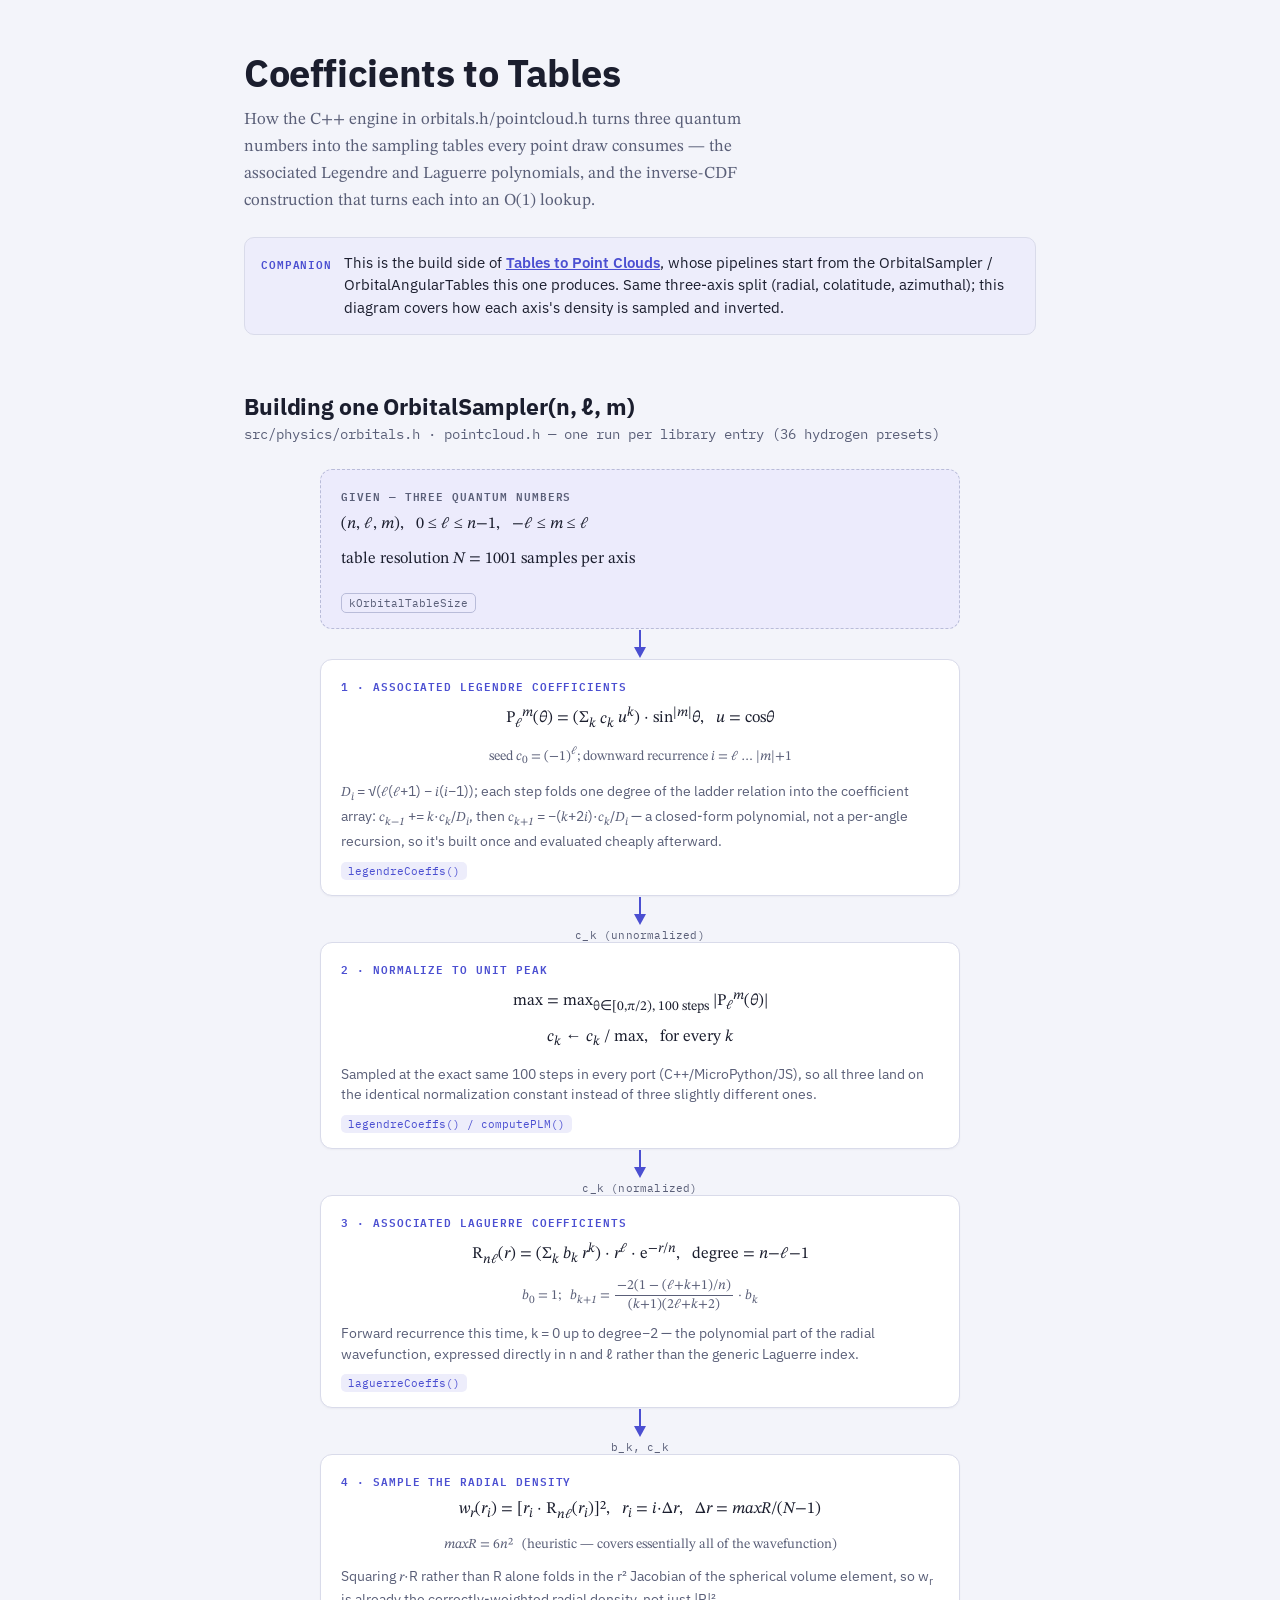
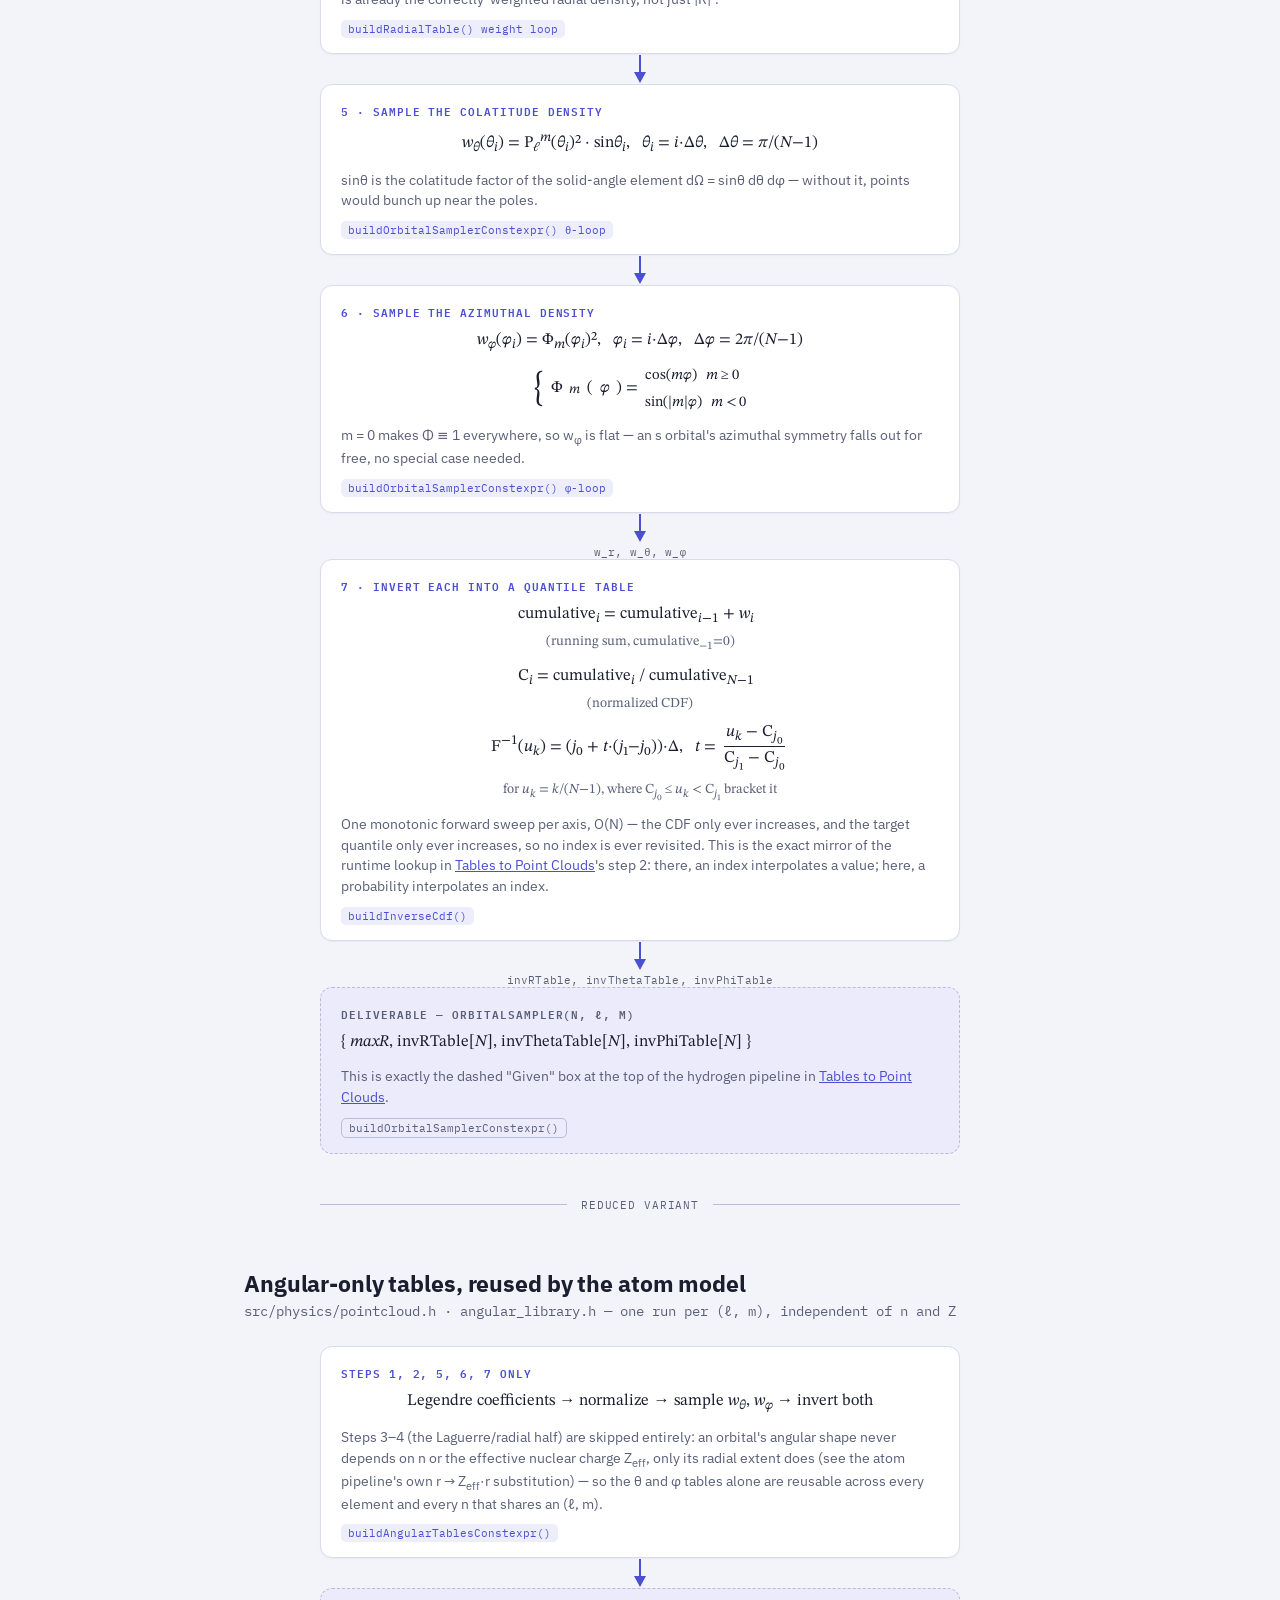
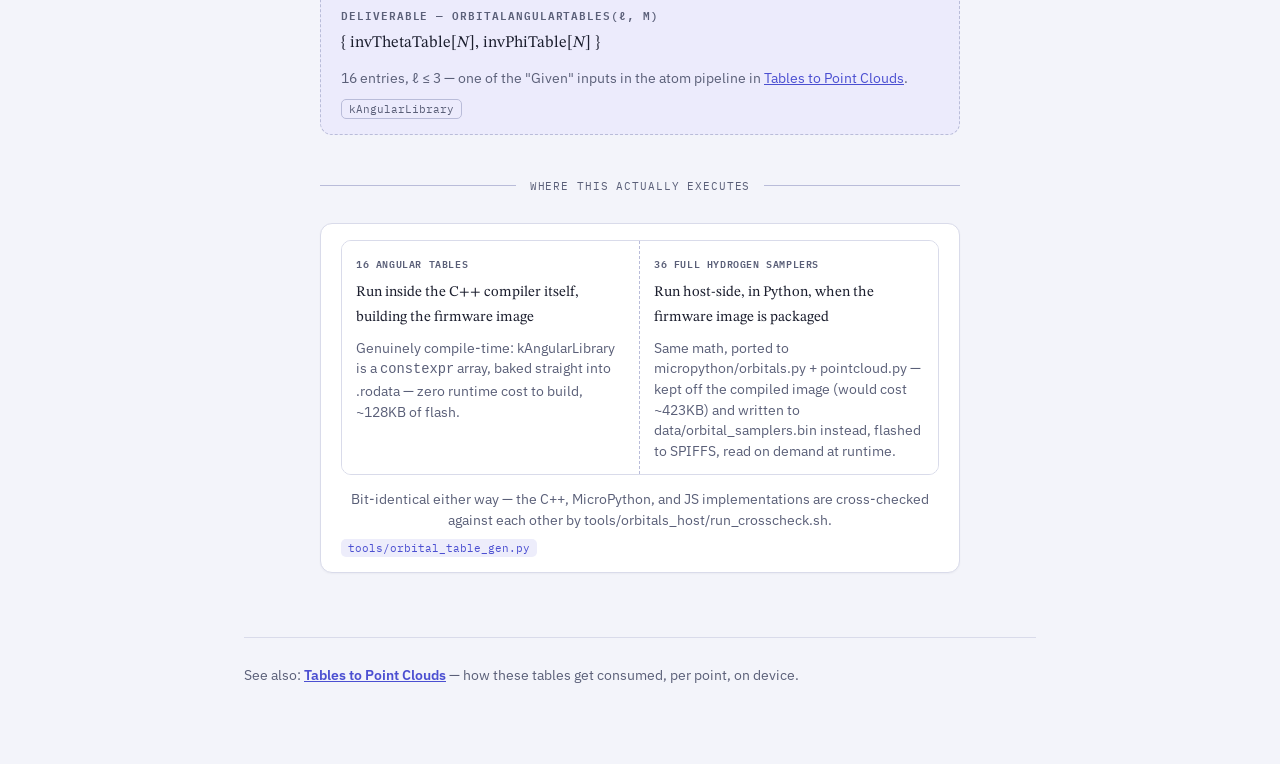
==== docs/coefficients_to_tables.html @ 1b36c6c2 "Add math-pipeline diagrams for hydrogen/atom point clouds and table generation Standalone HTML docs " ====
<!DOCTYPE html>
<html lang="en">
<head>
<meta charset="UTF-8">
<meta name="viewport" content="width=device-width, initial-scale=1">
<title>Coefficients to Tables</title>
<link rel="preconnect" href="https://fonts.googleapis.com">
<link rel="preconnect" href="https://fonts.gstatic.com" crossorigin>
<link href="https://fonts.googleapis.com/css2?family=IBM+Plex+Sans:wght@400;500;600;700&family=IBM+Plex+Mono:wght@400;500;600&family=STIX+Two+Text:ital,wght@0,400;0,500;0,600;1,400;1,500&display=swap" rel="stylesheet">
<style>
  :root{
    color-scheme: light dark;
    --bg:#F3F4FA;
    --surface:#FFFFFF;
    --surface-2:#ECEBFC;
    --border:#D9DBEA;
    --border-strong:#B9BCD9;
    --text:#1B1E2E;
    --text-muted:#5A5F78;
    --accent:#4B4FD1;
    --accent-soft:#EDEDFB;
    --font-display:'IBM Plex Sans', ui-sans-serif, system-ui, sans-serif;
    --font-mono:'IBM Plex Mono', ui-monospace, 'SFMono-Regular', Menlo, monospace;
    --font-math:'STIX Two Text', 'Cambria Math', Georgia, serif;
  }
  @media (prefers-color-scheme: dark){
    :root:not([data-theme="light"]){
      --bg:#0C0E1A; --surface:#141727; --surface-2:#1B1E38;
      --border:#2B2F4C; --border-strong:#3C4166;
      --text:#E7E8F5; --text-muted:#9CA0C4;
      --accent:#9497FF; --accent-soft:#232752;
    }
  }
  :root[data-theme="dark"]{
    --bg:#0C0E1A; --surface:#141727; --surface-2:#1B1E38;
    --border:#2B2F4C; --border-strong:#3C4166;
    --text:#E7E8F5; --text-muted:#9CA0C4;
    --accent:#9497FF; --accent-soft:#232752;
  }

  *{box-sizing:border-box;}
  html,body{margin:0; padding:0;}
  body{
    background:var(--bg); color:var(--text);
    font-family:var(--font-display);
    -webkit-font-smoothing:antialiased;
  }
  .wrap{max-width:840px; margin:0 auto; padding:48px 24px 80px;}

  header.page h1{
    font-family:var(--font-display); font-weight:700; font-size:clamp(1.7rem,4vw,2.35rem);
    letter-spacing:-0.01em; margin:0 0 10px; text-wrap:balance;
  }
  header.page .lede{
    font-family:var(--font-math); font-size:1.05rem; line-height:1.6; color:var(--text-muted);
    max-width:66ch; margin:0 0 22px;
  }
  .scope-note{
    display:flex; gap:12px; align-items:flex-start;
    background:var(--accent-soft); border:1px solid var(--border);
    border-radius:10px; padding:14px 16px; margin-bottom:8px;
  }
  .scope-note .mark{
    font-family:var(--font-mono); font-weight:600; color:var(--accent);
    font-size:11px; letter-spacing:.08em; text-transform:uppercase; white-space:nowrap; padding-top:2px;
  }
  .scope-note p{margin:0; font-size:.92rem; line-height:1.55; color:var(--text);}
  .scope-note a{color:var(--accent); font-weight:600;}

  section.pipeline{margin-top:56px;}
  section.pipeline h2{
    font-family:var(--font-display); font-weight:700; font-size:1.45rem;
    margin:0 0 4px; letter-spacing:-.005em;
  }
  section.pipeline .subtitle{
    font-size:.88rem; color:var(--text-muted); margin:0 0 26px; font-family:var(--font-mono);
  }

  .flow{display:flex; flex-direction:column; align-items:stretch; max-width:640px; margin:0 auto;}

  .connector{display:flex; flex-direction:column; align-items:center; gap:1px; margin:0 auto; color:var(--accent);}
  .connector svg{width:18px; height:30px; display:block;}
  .connector .clabel{
    font-family:var(--font-mono); font-size:10.5px; color:var(--text-muted);
    letter-spacing:.02em; white-space:nowrap; margin-top:1px;
  }

  .stage{
    background:var(--surface); border:1px solid var(--border); border-radius:12px;
    padding:16px 20px 15px; box-shadow:0 1px 2px rgba(20,20,50,.04);
  }
  .stage.given{
    background:var(--surface-2); border-style:dashed; border-color:var(--border-strong);
    box-shadow:none;
  }
  .kicker{
    font-family:var(--font-mono); font-size:10.5px; font-weight:600; letter-spacing:.09em;
    text-transform:uppercase; color:var(--accent); margin:0 0 6px;
  }
  .given .kicker{color:var(--text-muted);}
  .stage-title{font-family:var(--font-display); font-weight:600; font-size:1rem; margin:0 0 10px;}

  .fstack{display:flex; flex-direction:column; align-items:center; gap:7px; margin-bottom:10px;}
  .f{
    font-family:var(--font-math); font-size:1.02rem; text-align:center;
    display:block; line-height:1.7;
  }
  .f.small{font-size:.86rem; color:var(--text-muted);}
  .f.bullet{text-align:left;}
  .given .fstack{align-items:flex-start;}
  .given .f{text-align:left;}

  .caption{font-size:.86rem; line-height:1.5; color:var(--text-muted); margin:0;}
  .caption a{color:var(--accent);}
  .tag{
    display:inline-block; font-family:var(--font-mono); font-size:10.5px; color:var(--accent);
    background:var(--accent-soft); border-radius:5px; padding:2px 7px; margin-top:10px;
  }
  .given .tag{background:transparent; border:1px solid var(--border-strong); color:var(--text-muted);}

  i.v{font-style:italic; font-family:var(--font-math);}
  .frac{display:inline-flex; flex-direction:column; align-items:center; vertical-align:middle; margin:0 .12em; line-height:1.15;}
  .frac .num{padding:0 .15em .1em; border-bottom:1.4px solid currentColor;}
  .frac .den{padding:.1em .15em 0;}
  .cases{display:inline-flex; align-items:center; gap:.4em;}
  .cases::before{content:"{"; font-size:1.9em; font-weight:300; line-height:.6; transform:scaleY(1.25);}
  .cases-list{display:flex; flex-direction:column; gap:.12em; font-size:.9em; text-align:left;}

  .split{
    display:grid; grid-template-columns:1fr 1fr; gap:0; margin-bottom:6px;
    border:1px solid var(--border); border-radius:10px; overflow:hidden;
  }
  .split-half{padding:13px 14px; background:var(--surface);}
  .split-half:first-child{border-right:1px dashed var(--border-strong);}
  .split-half .half-label{
    font-family:var(--font-mono); font-size:10px; font-weight:600; color:var(--text-muted);
    text-transform:uppercase; letter-spacing:.06em; margin:0 0 8px;
  }
  .split-half .f{font-size:.92rem; text-align:left;}
  @media (max-width:560px){
    .split{grid-template-columns:1fr;}
    .split-half:first-child{border-right:none; border-bottom:1px dashed var(--border-strong);}
  }

  .note{
    text-align:center; font-size:.82rem; color:var(--text-muted); font-family:var(--font-mono);
    margin:14px 0 -4px; padding:8px 14px; border:1px dashed var(--border-strong); border-radius:8px;
    max-width:520px; margin-left:auto; margin-right:auto;
  }

  .divider{
    display:flex; align-items:center; gap:14px; max-width:640px; margin:44px auto 30px;
    color:var(--text-muted); font-family:var(--font-mono); font-size:11px; letter-spacing:.08em; text-transform:uppercase;
  }
  .divider::before, .divider::after{content:""; flex:1; height:1px; background:var(--border-strong);}

  footer.legend{
    margin-top:64px; padding-top:28px; border-top:1px solid var(--border);
    font-size:.85rem; color:var(--text-muted);
  }
  footer.legend a{color:var(--accent); font-weight:600;}
</style>
</head>
<body>
<div class="wrap">

  <header class="page">
    <h1>Coefficients to Tables</h1>
    <p class="lede">How the C++ engine in orbitals.h/pointcloud.h turns three quantum numbers into the sampling tables every point draw consumes — the associated Legendre and Laguerre polynomials, and the inverse-CDF construction that turns each into an O(1) lookup.</p>
    <div class="scope-note">
      <span class="mark">Companion</span>
      <p>This is the build side of <a href="tables_to_pointclouds.html">Tables to Point Clouds</a>, whose pipelines start from the OrbitalSampler / OrbitalAngularTables this one produces. Same three-axis split (radial, colatitude, azimuthal); this diagram covers how each axis's density is sampled and inverted.</p>
    </div>
  </header>

  <section class="pipeline">
    <h2>Building one OrbitalSampler(n, ℓ, m)</h2>
    <p class="subtitle">src/physics/orbitals.h · pointcloud.h — one run per library entry (36 hydrogen presets)</p>

    <div class="flow">

      <div class="stage given">
        <p class="kicker">Given — three quantum numbers</p>
        <div class="fstack">
          <div class="f">(<i class="v">n</i>, <i class="v">ℓ</i>, <i class="v">m</i>), &nbsp; 0 ≤ <i class="v">ℓ</i> ≤ <i class="v">n</i>−1, &nbsp; −<i class="v">ℓ</i> ≤ <i class="v">m</i> ≤ <i class="v">ℓ</i></div>
          <div class="f">table resolution <i class="v">N</i> = 1001 samples per axis</div>
        </div>
        <span class="tag">kOrbitalTableSize</span>
      </div>

      <div class="connector">
        <svg viewBox="0 0 18 30"><line x1="9" y1="1" x2="9" y2="21" stroke="currentColor" stroke-width="2"/><polygon points="9,29 3,18 15,18" fill="currentColor"/></svg>
      </div>

      <div class="stage">
        <p class="kicker">1 · Associated Legendre coefficients</p>
        <div class="fstack">
          <div class="f">P<sub><i class="v">ℓ</i></sub><sup><i class="v">m</i></sup>(<i class="v">θ</i>) = (Σ<sub><i class="v">k</i></sub> <i class="v">c<sub>k</sub></i> <i class="v">u</i><sup><i class="v">k</i></sup>) · sin<sup>|<i class="v">m</i>|</sup><i class="v">θ</i>, &nbsp; <i class="v">u</i> = cos<i class="v">θ</i></div>
          <div class="f small">seed <i class="v">c</i><sub>0</sub> = (−1)<sup><i class="v">ℓ</i></sup>; downward recurrence <i class="v">i</i> = <i class="v">ℓ</i> … |<i class="v">m</i>|+1</div>
        </div>
        <p class="caption"><i class="v">D<sub>i</sub></i> = √(<i class="v">ℓ</i>(<i class="v">ℓ</i>+1) − <i class="v">i</i>(<i class="v">i</i>−1)); each step folds one degree of the ladder relation into the coefficient array: <i class="v">c<sub>k−1</sub></i> += <i class="v">k</i>·<i class="v">c<sub>k</sub></i>/<i class="v">D<sub>i</sub></i>, then <i class="v">c<sub>k+1</sub></i> = −(<i class="v">k</i>+2<i class="v">i</i>)·<i class="v">c<sub>k</sub></i>/<i class="v">D<sub>i</sub></i> — a closed-form polynomial, not a per-angle recursion, so it's built once and evaluated cheaply afterward.</p>
        <span class="tag">legendreCoeffs()</span>
      </div>

      <div class="connector">
        <svg viewBox="0 0 18 30"><line x1="9" y1="1" x2="9" y2="21" stroke="currentColor" stroke-width="2"/><polygon points="9,29 3,18 15,18" fill="currentColor"/></svg>
        <span class="clabel">c_k (unnormalized)</span>
      </div>

      <div class="stage">
        <p class="kicker">2 · Normalize to unit peak</p>
        <div class="fstack">
          <div class="f">max = max<sub>θ∈[0,π/2), 100 steps</sub> |P<sub><i class="v">ℓ</i></sub><sup><i class="v">m</i></sup>(<i class="v">θ</i>)|</div>
          <div class="f"><i class="v">c<sub>k</sub></i> ← <i class="v">c<sub>k</sub></i> / max, &nbsp; for every <i class="v">k</i></div>
        </div>
        <p class="caption">Sampled at the exact same 100 steps in every port (C++/MicroPython/JS), so all three land on the identical normalization constant instead of three slightly different ones.</p>
        <span class="tag">legendreCoeffs() / computePLM()</span>
      </div>

      <div class="connector">
        <svg viewBox="0 0 18 30"><line x1="9" y1="1" x2="9" y2="21" stroke="currentColor" stroke-width="2"/><polygon points="9,29 3,18 15,18" fill="currentColor"/></svg>
        <span class="clabel">c_k (normalized)</span>
      </div>

      <div class="stage">
        <p class="kicker">3 · Associated Laguerre coefficients</p>
        <div class="fstack">
          <div class="f">R<sub><i class="v">nℓ</i></sub>(<i class="v">r</i>) = (Σ<sub><i class="v">k</i></sub> <i class="v">b<sub>k</sub></i> <i class="v">r</i><sup><i class="v">k</i></sup>) · <i class="v">r</i><sup><i class="v">ℓ</i></sup> · e<sup>−<i class="v">r</i>/<i class="v">n</i></sup>, &nbsp; degree = <i class="v">n</i>−<i class="v">ℓ</i>−1</div>
          <div class="f small"><i class="v">b</i><sub>0</sub> = 1; &nbsp; <i class="v">b<sub>k+1</sub></i> = <span class="frac"><span class="num">−2(1 − (<i class="v">ℓ</i>+<i class="v">k</i>+1)/<i class="v">n</i>)</span><span class="den">(<i class="v">k</i>+1)(2<i class="v">ℓ</i>+<i class="v">k</i>+2)</span></span> · <i class="v">b<sub>k</sub></i></div>
        </div>
        <p class="caption">Forward recurrence this time, k = 0 up to degree−2 — the polynomial part of the radial wavefunction, expressed directly in n and ℓ rather than the generic Laguerre index.</p>
        <span class="tag">laguerreCoeffs()</span>
      </div>

      <div class="connector">
        <svg viewBox="0 0 18 30"><line x1="9" y1="1" x2="9" y2="21" stroke="currentColor" stroke-width="2"/><polygon points="9,29 3,18 15,18" fill="currentColor"/></svg>
        <span class="clabel">b_k, c_k</span>
      </div>

      <div class="stage">
        <p class="kicker">4 · Sample the radial density</p>
        <div class="fstack">
          <div class="f"><i class="v">w<sub>r</sub></i>(<i class="v">r<sub>i</sub></i>) = [<i class="v">r<sub>i</sub></i> · R<sub><i class="v">nℓ</i></sub>(<i class="v">r<sub>i</sub></i>)]², &nbsp; <i class="v">r<sub>i</sub></i> = <i class="v">i</i>·Δ<i class="v">r</i>, &nbsp; Δ<i class="v">r</i> = <i class="v">maxR</i>/(<i class="v">N</i>−1)</div>
          <div class="f small"><i class="v">maxR</i> = 6<i class="v">n</i>² &nbsp; (heuristic — covers essentially all of the wavefunction)</div>
        </div>
        <p class="caption">Squaring <i class="v">r</i>·R rather than R alone folds in the r² Jacobian of the spherical volume element, so w<sub>r</sub> is already the correctly-weighted radial density, not just |R|².</p>
        <span class="tag">buildRadialTable() weight loop</span>
      </div>

      <div class="connector">
        <svg viewBox="0 0 18 30"><line x1="9" y1="1" x2="9" y2="21" stroke="currentColor" stroke-width="2"/><polygon points="9,29 3,18 15,18" fill="currentColor"/></svg>
      </div>

      <div class="stage">
        <p class="kicker">5 · Sample the colatitude density</p>
        <div class="fstack">
          <div class="f"><i class="v">w<sub>θ</sub></i>(<i class="v">θ<sub>i</sub></i>) = P<sub><i class="v">ℓ</i></sub><sup><i class="v">m</i></sup>(<i class="v">θ<sub>i</sub></i>)² · sin<i class="v">θ<sub>i</sub></i>, &nbsp; <i class="v">θ<sub>i</sub></i> = <i class="v">i</i>·Δ<i class="v">θ</i>, &nbsp; Δ<i class="v">θ</i> = <i class="v">π</i>/(<i class="v">N</i>−1)</div>
        </div>
        <p class="caption">sinθ is the colatitude factor of the solid-angle element dΩ = sinθ dθ dφ — without it, points would bunch up near the poles.</p>
        <span class="tag">buildOrbitalSamplerConstexpr() θ-loop</span>
      </div>

      <div class="connector">
        <svg viewBox="0 0 18 30"><line x1="9" y1="1" x2="9" y2="21" stroke="currentColor" stroke-width="2"/><polygon points="9,29 3,18 15,18" fill="currentColor"/></svg>
      </div>

      <div class="stage">
        <p class="kicker">6 · Sample the azimuthal density</p>
        <div class="fstack">
          <div class="f"><i class="v">w<sub>φ</sub></i>(<i class="v">φ<sub>i</sub></i>) = Φ<sub><i class="v">m</i></sub>(<i class="v">φ<sub>i</sub></i>)², &nbsp; <i class="v">φ<sub>i</sub></i> = <i class="v">i</i>·Δ<i class="v">φ</i>, &nbsp; Δ<i class="v">φ</i> = 2<i class="v">π</i>/(<i class="v">N</i>−1)</div>
          <div class="f"><span class="cases">Φ<sub><i class="v">m</i></sub>(<i class="v">φ</i>) = <span class="cases-list"><div>cos(<i class="v">mφ</i>) &nbsp;&nbsp;<i class="v">m</i> ≥ 0</div><div>sin(|<i class="v">m</i>|<i class="v">φ</i>) &nbsp;&nbsp;<i class="v">m</i> &lt; 0</div></span></span></div>
        </div>
        <p class="caption">m = 0 makes Φ ≡ 1 everywhere, so w<sub>φ</sub> is flat — an s orbital's azimuthal symmetry falls out for free, no special case needed.</p>
        <span class="tag">buildOrbitalSamplerConstexpr() φ-loop</span>
      </div>

      <div class="connector">
        <svg viewBox="0 0 18 30"><line x1="9" y1="1" x2="9" y2="21" stroke="currentColor" stroke-width="2"/><polygon points="9,29 3,18 15,18" fill="currentColor"/></svg>
        <span class="clabel">w_r, w_θ, w_φ</span>
      </div>

      <div class="stage">
        <p class="kicker">7 · Invert each into a quantile table</p>
        <div class="fstack">
          <div class="f">cumulative<sub><i class="v">i</i></sub> = cumulative<sub><i class="v">i</i>−1</sub> + <i class="v">w<sub>i</sub></i> &nbsp;<span class="f small">(running sum, cumulative<sub>−1</sub>=0)</span></div>
          <div class="f">C<sub><i class="v">i</i></sub> = cumulative<sub><i class="v">i</i></sub> / cumulative<sub><i class="v">N</i>−1</sub> &nbsp;<span class="f small">(normalized CDF)</span></div>
          <div class="f">F<sup>−1</sup>(<i class="v">u<sub>k</sub></i>) = (<i class="v">j</i>₀ + <i class="v">t</i>·(<i class="v">j</i>₁−<i class="v">j</i>₀))·Δ, &nbsp; <i class="v">t</i> = <span class="frac"><span class="num"><i class="v">u<sub>k</sub></i> − C<sub><i class="v">j</i>₀</sub></span><span class="den">C<sub><i class="v">j</i>₁</sub> − C<sub><i class="v">j</i>₀</sub></span></span></div>
          <div class="f small">for <i class="v">u<sub>k</sub></i> = <i class="v">k</i>/(<i class="v">N</i>−1), where C<sub><i class="v">j</i>₀</sub> ≤ <i class="v">u<sub>k</sub></i> &lt; C<sub><i class="v">j</i>₁</sub> bracket it</div>
        </div>
        <p class="caption">One monotonic forward sweep per axis, O(N) — the CDF only ever increases, and the target quantile only ever increases, so no index is ever revisited. This is the exact mirror of the runtime lookup in <a href="tables_to_pointclouds.html">Tables to Point Clouds</a>'s step 2: there, an index interpolates a value; here, a probability interpolates an index.</p>
        <span class="tag">buildInverseCdf()</span>
      </div>

      <div class="connector">
        <svg viewBox="0 0 18 30"><line x1="9" y1="1" x2="9" y2="21" stroke="currentColor" stroke-width="2"/><polygon points="9,29 3,18 15,18" fill="currentColor"/></svg>
        <span class="clabel">invRTable, invThetaTable, invPhiTable</span>
      </div>

      <div class="stage given">
        <p class="kicker">Deliverable — OrbitalSampler(n, ℓ, m)</p>
        <div class="fstack">
          <div class="f">{ <i class="v">maxR</i>, invRTable[<i class="v">N</i>], invThetaTable[<i class="v">N</i>], invPhiTable[<i class="v">N</i>] }</div>
        </div>
        <p class="caption">This is exactly the dashed "Given" box at the top of the hydrogen pipeline in <a href="tables_to_pointclouds.html">Tables to Point Clouds</a>.</p>
        <span class="tag">buildOrbitalSamplerConstexpr()</span>
      </div>

    </div>
  </section>

  <div class="divider">Reduced variant</div>

  <section class="pipeline">
    <h2>Angular-only tables, reused by the atom model</h2>
    <p class="subtitle">src/physics/pointcloud.h · angular_library.h — one run per (ℓ, m), independent of n and Z</p>

    <div class="flow">
      <div class="stage">
        <p class="kicker">Steps 1, 2, 5, 6, 7 only</p>
        <div class="fstack">
          <div class="f">Legendre coefficients → normalize → sample <i class="v">w<sub>θ</sub></i>, <i class="v">w<sub>φ</sub></i> → invert both</div>
        </div>
        <p class="caption">Steps 3–4 (the Laguerre/radial half) are skipped entirely: an orbital's angular shape never depends on n or the effective nuclear charge Z<sub>eff</sub>, only its radial extent does (see the atom pipeline's own r → Z<sub>eff</sub>·r substitution) — so the θ and φ tables alone are reusable across every element and every n that shares an (ℓ, m).</p>
        <span class="tag">buildAngularTablesConstexpr()</span>
      </div>

      <div class="connector">
        <svg viewBox="0 0 18 30"><line x1="9" y1="1" x2="9" y2="21" stroke="currentColor" stroke-width="2"/><polygon points="9,29 3,18 15,18" fill="currentColor"/></svg>
      </div>

      <div class="stage given">
        <p class="kicker">Deliverable — OrbitalAngularTables(ℓ, m)</p>
        <div class="fstack">
          <div class="f">{ invThetaTable[<i class="v">N</i>], invPhiTable[<i class="v">N</i>] }</div>
        </div>
        <p class="caption">16 entries, ℓ ≤ 3 — one of the "Given" inputs in the atom pipeline in <a href="tables_to_pointclouds.html">Tables to Point Clouds</a>.</p>
        <span class="tag">kAngularLibrary</span>
      </div>
    </div>
  </section>

  <div class="divider">Where this actually executes</div>

  <section class="pipeline" style="margin-top:0;">
    <div class="flow">
      <div class="stage">
        <div class="split">
          <div class="split-half">
            <p class="half-label">16 angular tables</p>
            <div class="f">Run inside the C++ compiler itself, building the firmware image</div>
            <p class="caption" style="margin-top:8px;">Genuinely compile-time: kAngularLibrary is a <code>constexpr</code> array, baked straight into .rodata — zero runtime cost to build, ~128KB of flash.</p>
          </div>
          <div class="split-half">
            <p class="half-label">36 full hydrogen samplers</p>
            <div class="f">Run host-side, in Python, when the firmware image is packaged</div>
            <p class="caption" style="margin-top:8px;">Same math, ported to micropython/orbitals.py + pointcloud.py — kept off the compiled image (would cost ~423KB) and written to data/orbital_samplers.bin instead, flashed to SPIFFS, read on demand at runtime.</p>
          </div>
        </div>
        <p class="caption" style="margin-top:14px; text-align:center;">Bit-identical either way — the C++, MicroPython, and JS implementations are cross-checked against each other by tools/orbitals_host/run_crosscheck.sh.</p>
        <span class="tag" style="margin-top:8px;">tools/orbital_table_gen.py</span>
      </div>
    </div>
  </section>

  <footer class="legend">
    See also: <a href="tables_to_pointclouds.html">Tables to Point Clouds</a> — how these tables get consumed, per point, on device.
  </footer>

</div>
</body>
</html>
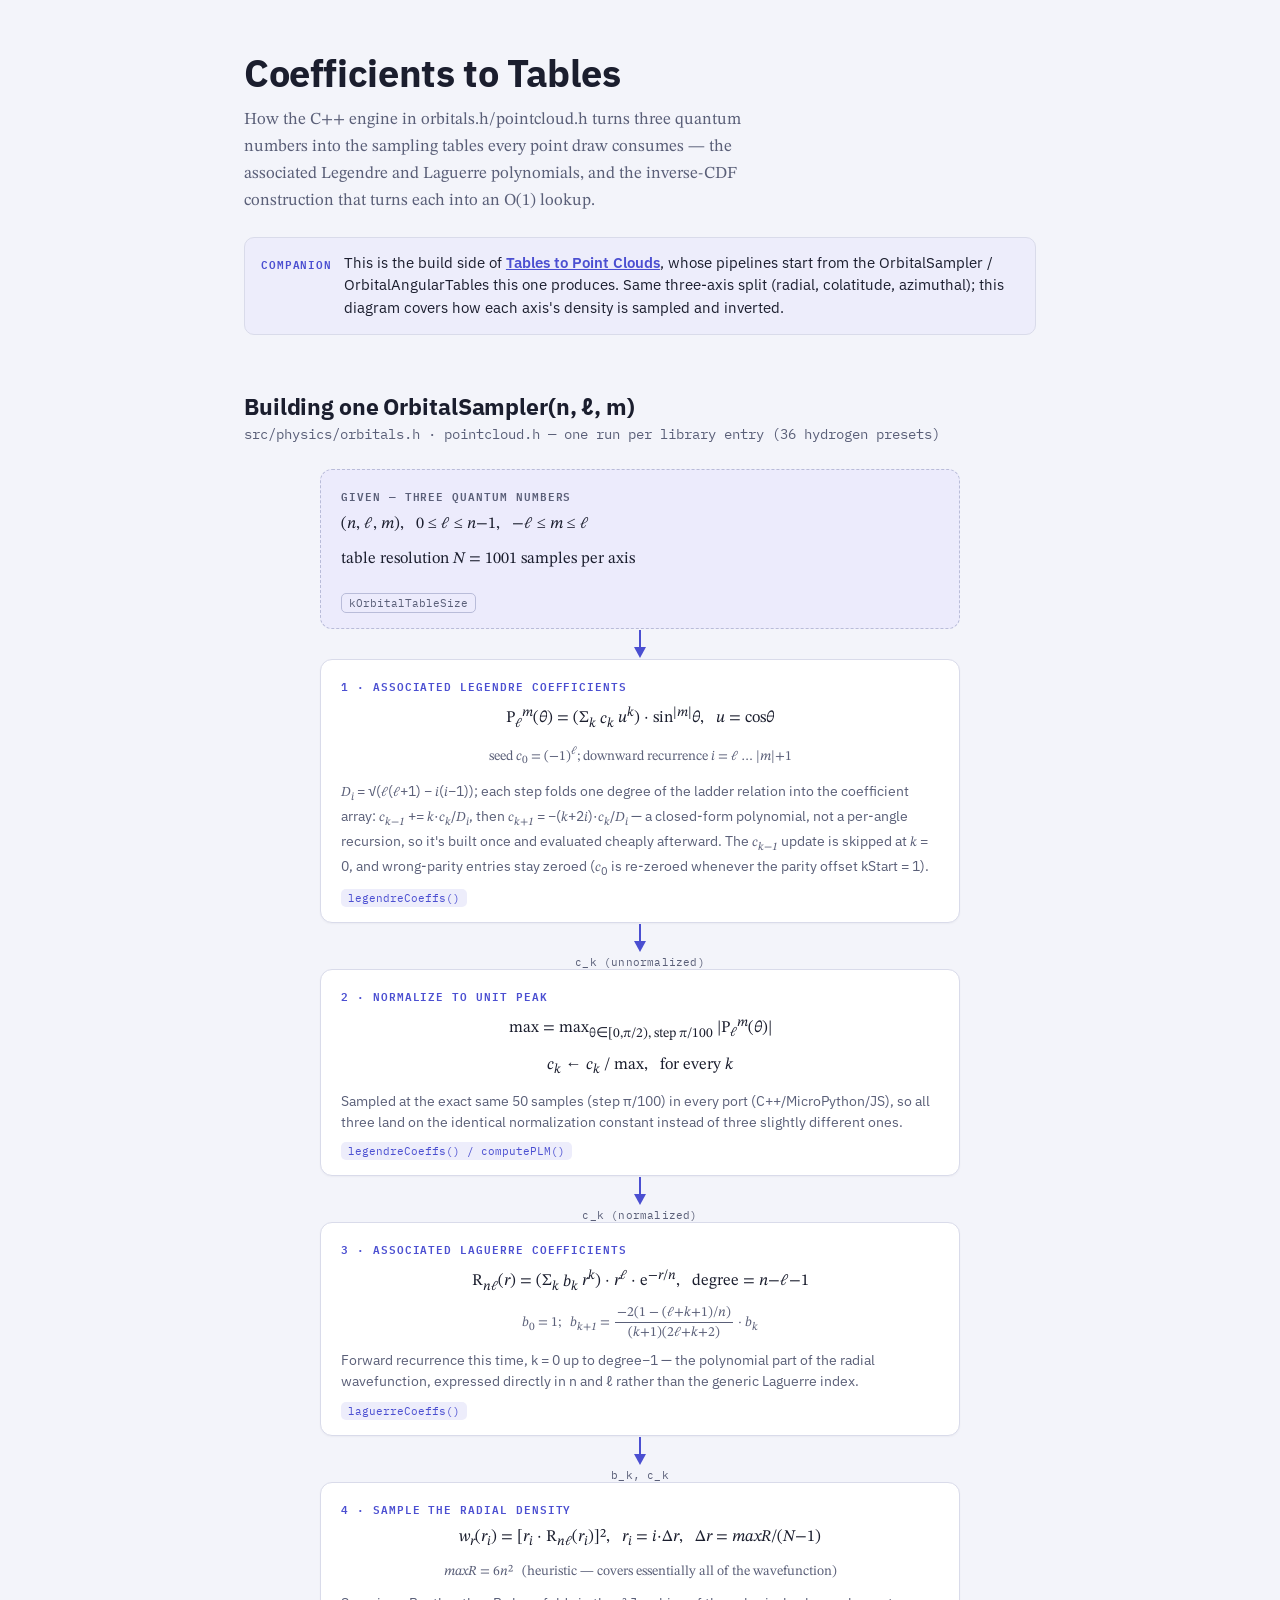
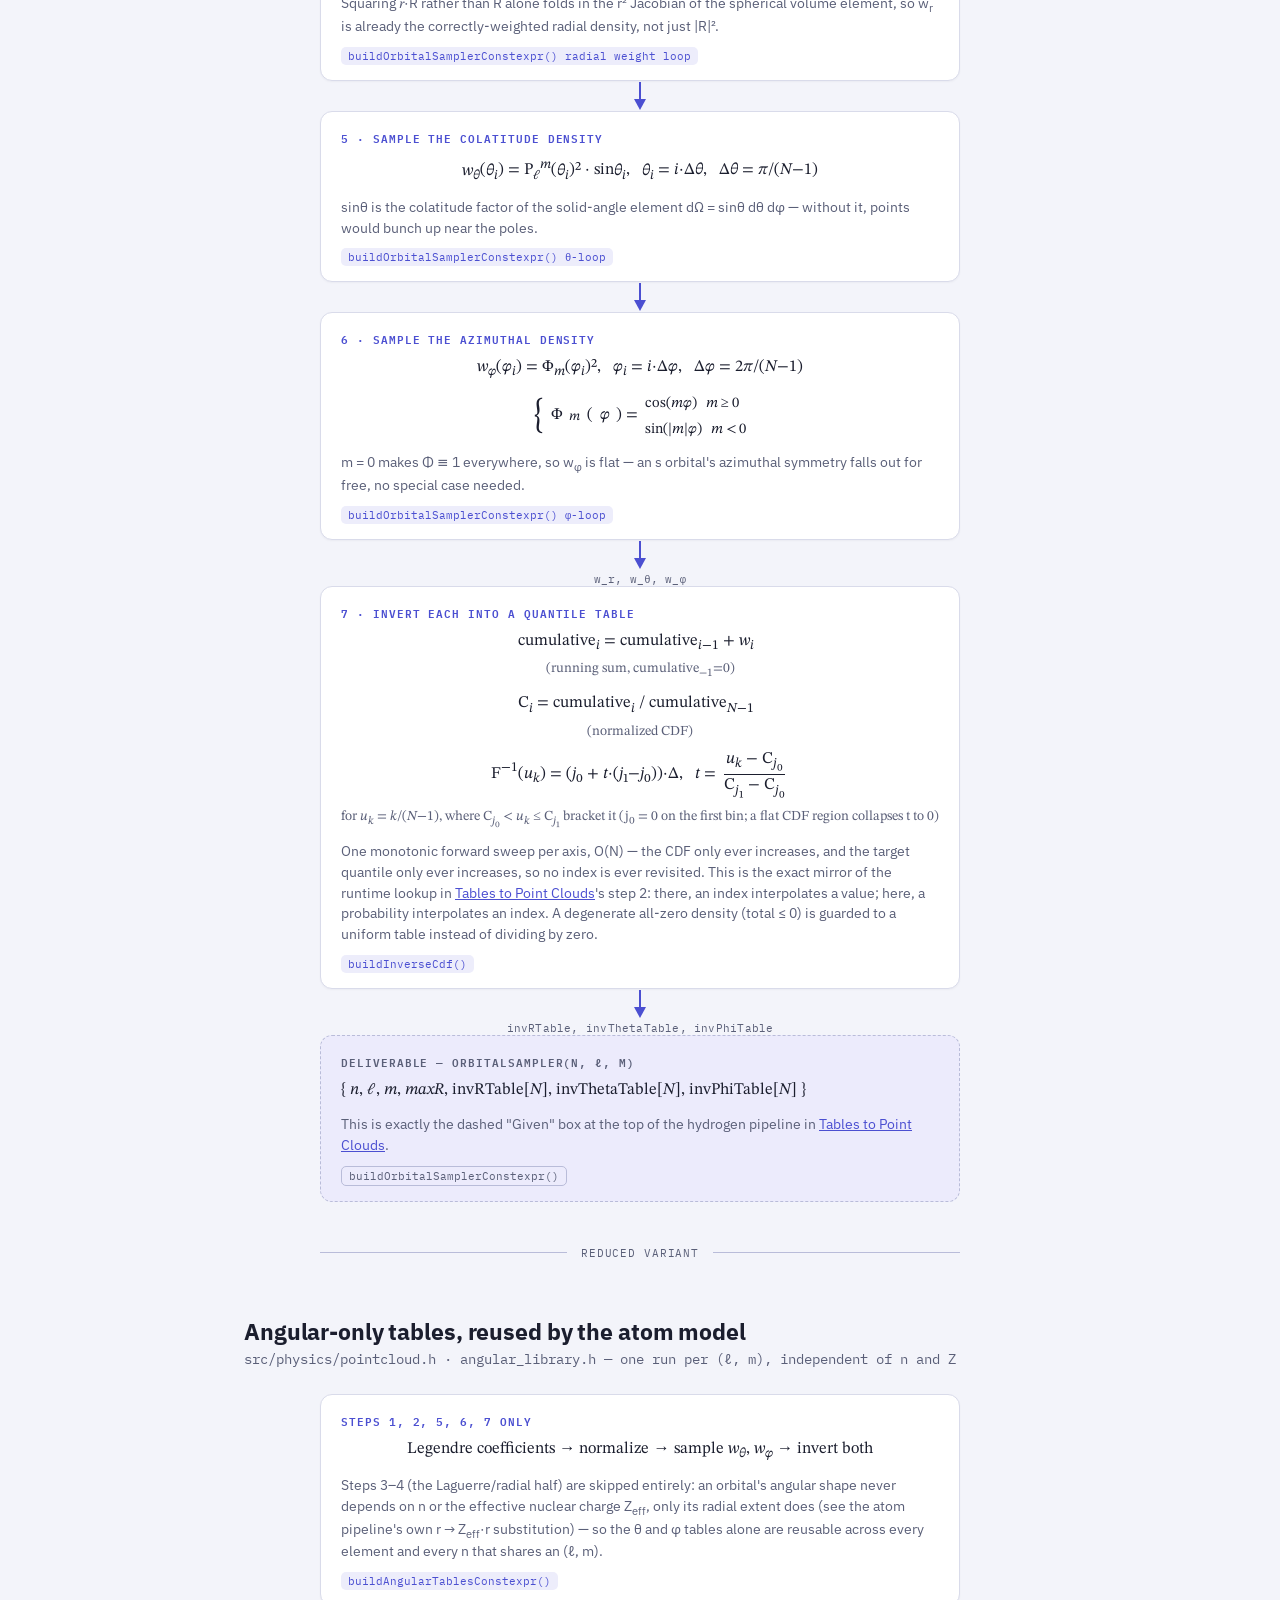
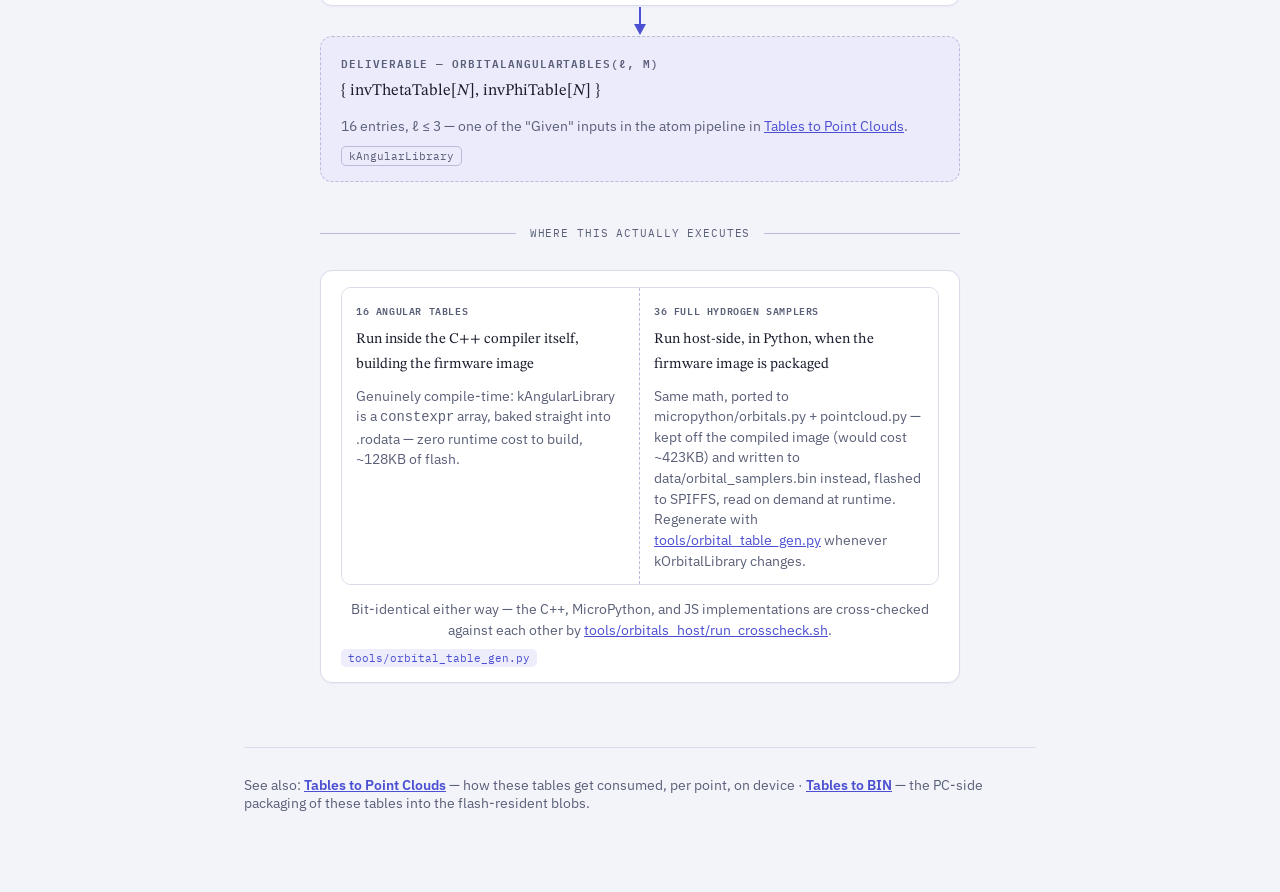
==== commit fc389aa0: "Refresh orbital docs and IMU defaults Moves ATOMS.md into docs/ and updates the HTML pipeline diagra" ====
--- a/docs/coefficients_to_tables.html
+++ b/docs/coefficients_to_tables.html
@@ -198,7 +198,7 @@
           <div class="f">P<sub><i class="v">ℓ</i></sub><sup><i class="v">m</i></sup>(<i class="v">θ</i>) = (Σ<sub><i class="v">k</i></sub> <i class="v">c<sub>k</sub></i> <i class="v">u</i><sup><i class="v">k</i></sup>) · sin<sup>|<i class="v">m</i>|</sup><i class="v">θ</i>, &nbsp; <i class="v">u</i> = cos<i class="v">θ</i></div>
           <div class="f small">seed <i class="v">c</i><sub>0</sub> = (−1)<sup><i class="v">ℓ</i></sup>; downward recurrence <i class="v">i</i> = <i class="v">ℓ</i> … |<i class="v">m</i>|+1</div>
         </div>
-        <p class="caption"><i class="v">D<sub>i</sub></i> = √(<i class="v">ℓ</i>(<i class="v">ℓ</i>+1) − <i class="v">i</i>(<i class="v">i</i>−1)); each step folds one degree of the ladder relation into the coefficient array: <i class="v">c<sub>k−1</sub></i> += <i class="v">k</i>·<i class="v">c<sub>k</sub></i>/<i class="v">D<sub>i</sub></i>, then <i class="v">c<sub>k+1</sub></i> = −(<i class="v">k</i>+2<i class="v">i</i>)·<i class="v">c<sub>k</sub></i>/<i class="v">D<sub>i</sub></i> — a closed-form polynomial, not a per-angle recursion, so it's built once and evaluated cheaply afterward.</p>
+        <p class="caption"><i class="v">D<sub>i</sub></i> = √(<i class="v">ℓ</i>(<i class="v">ℓ</i>+1) − <i class="v">i</i>(<i class="v">i</i>−1)); each step folds one degree of the ladder relation into the coefficient array: <i class="v">c<sub>k−1</sub></i> += <i class="v">k</i>·<i class="v">c<sub>k</sub></i>/<i class="v">D<sub>i</sub></i>, then <i class="v">c<sub>k+1</sub></i> = −(<i class="v">k</i>+2<i class="v">i</i>)·<i class="v">c<sub>k</sub></i>/<i class="v">D<sub>i</sub></i> — a closed-form polynomial, not a per-angle recursion, so it's built once and evaluated cheaply afterward. The <i class="v">c<sub>k−1</sub></i> update is skipped at <i class="v">k</i> = 0, and wrong-parity entries stay zeroed (<i class="v">c</i><sub>0</sub> is re-zeroed whenever the parity offset kStart = 1).</p>
         <span class="tag">legendreCoeffs()</span>
       </div>
 
@@ -210,10 +210,10 @@
       <div class="stage">
         <p class="kicker">2 · Normalize to unit peak</p>
         <div class="fstack">
-          <div class="f">max = max<sub>θ∈[0,π/2), 100 steps</sub> |P<sub><i class="v">ℓ</i></sub><sup><i class="v">m</i></sup>(<i class="v">θ</i>)|</div>
+          <div class="f">max = max<sub>θ∈[0,π/2), step π/100</sub> |P<sub><i class="v">ℓ</i></sub><sup><i class="v">m</i></sup>(<i class="v">θ</i>)|</div>
           <div class="f"><i class="v">c<sub>k</sub></i> ← <i class="v">c<sub>k</sub></i> / max, &nbsp; for every <i class="v">k</i></div>
         </div>
-        <p class="caption">Sampled at the exact same 100 steps in every port (C++/MicroPython/JS), so all three land on the identical normalization constant instead of three slightly different ones.</p>
+        <p class="caption">Sampled at the exact same 50 samples (step π/100) in every port (C++/MicroPython/JS), so all three land on the identical normalization constant instead of three slightly different ones.</p>
         <span class="tag">legendreCoeffs() / computePLM()</span>
       </div>
 
@@ -228,7 +228,7 @@
           <div class="f">R<sub><i class="v">nℓ</i></sub>(<i class="v">r</i>) = (Σ<sub><i class="v">k</i></sub> <i class="v">b<sub>k</sub></i> <i class="v">r</i><sup><i class="v">k</i></sup>) · <i class="v">r</i><sup><i class="v">ℓ</i></sup> · e<sup>−<i class="v">r</i>/<i class="v">n</i></sup>, &nbsp; degree = <i class="v">n</i>−<i class="v">ℓ</i>−1</div>
           <div class="f small"><i class="v">b</i><sub>0</sub> = 1; &nbsp; <i class="v">b<sub>k+1</sub></i> = <span class="frac"><span class="num">−2(1 − (<i class="v">ℓ</i>+<i class="v">k</i>+1)/<i class="v">n</i>)</span><span class="den">(<i class="v">k</i>+1)(2<i class="v">ℓ</i>+<i class="v">k</i>+2)</span></span> · <i class="v">b<sub>k</sub></i></div>
         </div>
-        <p class="caption">Forward recurrence this time, k = 0 up to degree−2 — the polynomial part of the radial wavefunction, expressed directly in n and ℓ rather than the generic Laguerre index.</p>
+        <p class="caption">Forward recurrence this time, k = 0 up to degree−1 — the polynomial part of the radial wavefunction, expressed directly in n and ℓ rather than the generic Laguerre index.</p>
         <span class="tag">laguerreCoeffs()</span>
       </div>
 
@@ -244,7 +244,7 @@
           <div class="f small"><i class="v">maxR</i> = 6<i class="v">n</i>² &nbsp; (heuristic — covers essentially all of the wavefunction)</div>
         </div>
         <p class="caption">Squaring <i class="v">r</i>·R rather than R alone folds in the r² Jacobian of the spherical volume element, so w<sub>r</sub> is already the correctly-weighted radial density, not just |R|².</p>
-        <span class="tag">buildRadialTable() weight loop</span>
+        <span class="tag">buildOrbitalSamplerConstexpr() radial weight loop</span>
       </div>
 
       <div class="connector">
@@ -285,9 +285,9 @@
           <div class="f">cumulative<sub><i class="v">i</i></sub> = cumulative<sub><i class="v">i</i>−1</sub> + <i class="v">w<sub>i</sub></i> &nbsp;<span class="f small">(running sum, cumulative<sub>−1</sub>=0)</span></div>
           <div class="f">C<sub><i class="v">i</i></sub> = cumulative<sub><i class="v">i</i></sub> / cumulative<sub><i class="v">N</i>−1</sub> &nbsp;<span class="f small">(normalized CDF)</span></div>
           <div class="f">F<sup>−1</sup>(<i class="v">u<sub>k</sub></i>) = (<i class="v">j</i>₀ + <i class="v">t</i>·(<i class="v">j</i>₁−<i class="v">j</i>₀))·Δ, &nbsp; <i class="v">t</i> = <span class="frac"><span class="num"><i class="v">u<sub>k</sub></i> − C<sub><i class="v">j</i>₀</sub></span><span class="den">C<sub><i class="v">j</i>₁</sub> − C<sub><i class="v">j</i>₀</sub></span></span></div>
-          <div class="f small">for <i class="v">u<sub>k</sub></i> = <i class="v">k</i>/(<i class="v">N</i>−1), where C<sub><i class="v">j</i>₀</sub> ≤ <i class="v">u<sub>k</sub></i> &lt; C<sub><i class="v">j</i>₁</sub> bracket it</div>
-        </div>
-        <p class="caption">One monotonic forward sweep per axis, O(N) — the CDF only ever increases, and the target quantile only ever increases, so no index is ever revisited. This is the exact mirror of the runtime lookup in <a href="tables_to_pointclouds.html">Tables to Point Clouds</a>'s step 2: there, an index interpolates a value; here, a probability interpolates an index.</p>
+          <div class="f small">for <i class="v">u<sub>k</sub></i> = <i class="v">k</i>/(<i class="v">N</i>−1), where C<sub><i class="v">j</i>₀</sub> &lt; <i class="v">u<sub>k</sub></i> ≤ C<sub><i class="v">j</i>₁</sub> bracket it (j₀ = 0 on the first bin; a flat CDF region collapses t to 0)</div>
+        </div>
+        <p class="caption">One monotonic forward sweep per axis, O(N) — the CDF only ever increases, and the target quantile only ever increases, so no index is ever revisited. This is the exact mirror of the runtime lookup in <a href="tables_to_pointclouds.html">Tables to Point Clouds</a>'s step 2: there, an index interpolates a value; here, a probability interpolates an index. A degenerate all-zero density (total ≤ 0) is guarded to a uniform table instead of dividing by zero.</p>
         <span class="tag">buildInverseCdf()</span>
       </div>
 
@@ -299,7 +299,7 @@
       <div class="stage given">
         <p class="kicker">Deliverable — OrbitalSampler(n, ℓ, m)</p>
         <div class="fstack">
-          <div class="f">{ <i class="v">maxR</i>, invRTable[<i class="v">N</i>], invThetaTable[<i class="v">N</i>], invPhiTable[<i class="v">N</i>] }</div>
+          <div class="f">{ <i class="v">n</i>, <i class="v">ℓ</i>, <i class="v">m</i>, <i class="v">maxR</i>, invRTable[<i class="v">N</i>], invThetaTable[<i class="v">N</i>], invPhiTable[<i class="v">N</i>] }</div>
         </div>
         <p class="caption">This is exactly the dashed "Given" box at the top of the hydrogen pipeline in <a href="tables_to_pointclouds.html">Tables to Point Clouds</a>.</p>
         <span class="tag">buildOrbitalSamplerConstexpr()</span>
@@ -353,17 +353,17 @@
           <div class="split-half">
             <p class="half-label">36 full hydrogen samplers</p>
             <div class="f">Run host-side, in Python, when the firmware image is packaged</div>
-            <p class="caption" style="margin-top:8px;">Same math, ported to micropython/orbitals.py + pointcloud.py — kept off the compiled image (would cost ~423KB) and written to data/orbital_samplers.bin instead, flashed to SPIFFS, read on demand at runtime.</p>
+            <p class="caption" style="margin-top:8px;">Same math, ported to micropython/orbitals.py + pointcloud.py — kept off the compiled image (would cost ~423KB) and written to data/orbital_samplers.bin instead, flashed to SPIFFS, read on demand at runtime. Regenerate with <a href="../tools/orbital_table_gen.py">tools/orbital_table_gen.py</a> whenever kOrbitalLibrary changes.</p>
           </div>
         </div>
-        <p class="caption" style="margin-top:14px; text-align:center;">Bit-identical either way — the C++, MicroPython, and JS implementations are cross-checked against each other by tools/orbitals_host/run_crosscheck.sh.</p>
+        <p class="caption" style="margin-top:14px; text-align:center;">Bit-identical either way — the C++, MicroPython, and JS implementations are cross-checked against each other by <a href="../tools/orbitals_host/run_crosscheck.sh">tools/orbitals_host/run_crosscheck.sh</a>.</p>
         <span class="tag" style="margin-top:8px;">tools/orbital_table_gen.py</span>
       </div>
     </div>
   </section>
 
   <footer class="legend">
-    See also: <a href="tables_to_pointclouds.html">Tables to Point Clouds</a> — how these tables get consumed, per point, on device.
+    See also: <a href="tables_to_pointclouds.html">Tables to Point Clouds</a> — how these tables get consumed, per point, on device · <a href="tables_to_bin.html">Tables to BIN</a> — the PC-side packaging of these tables into the flash-resident blobs.
   </footer>
 
 </div>
